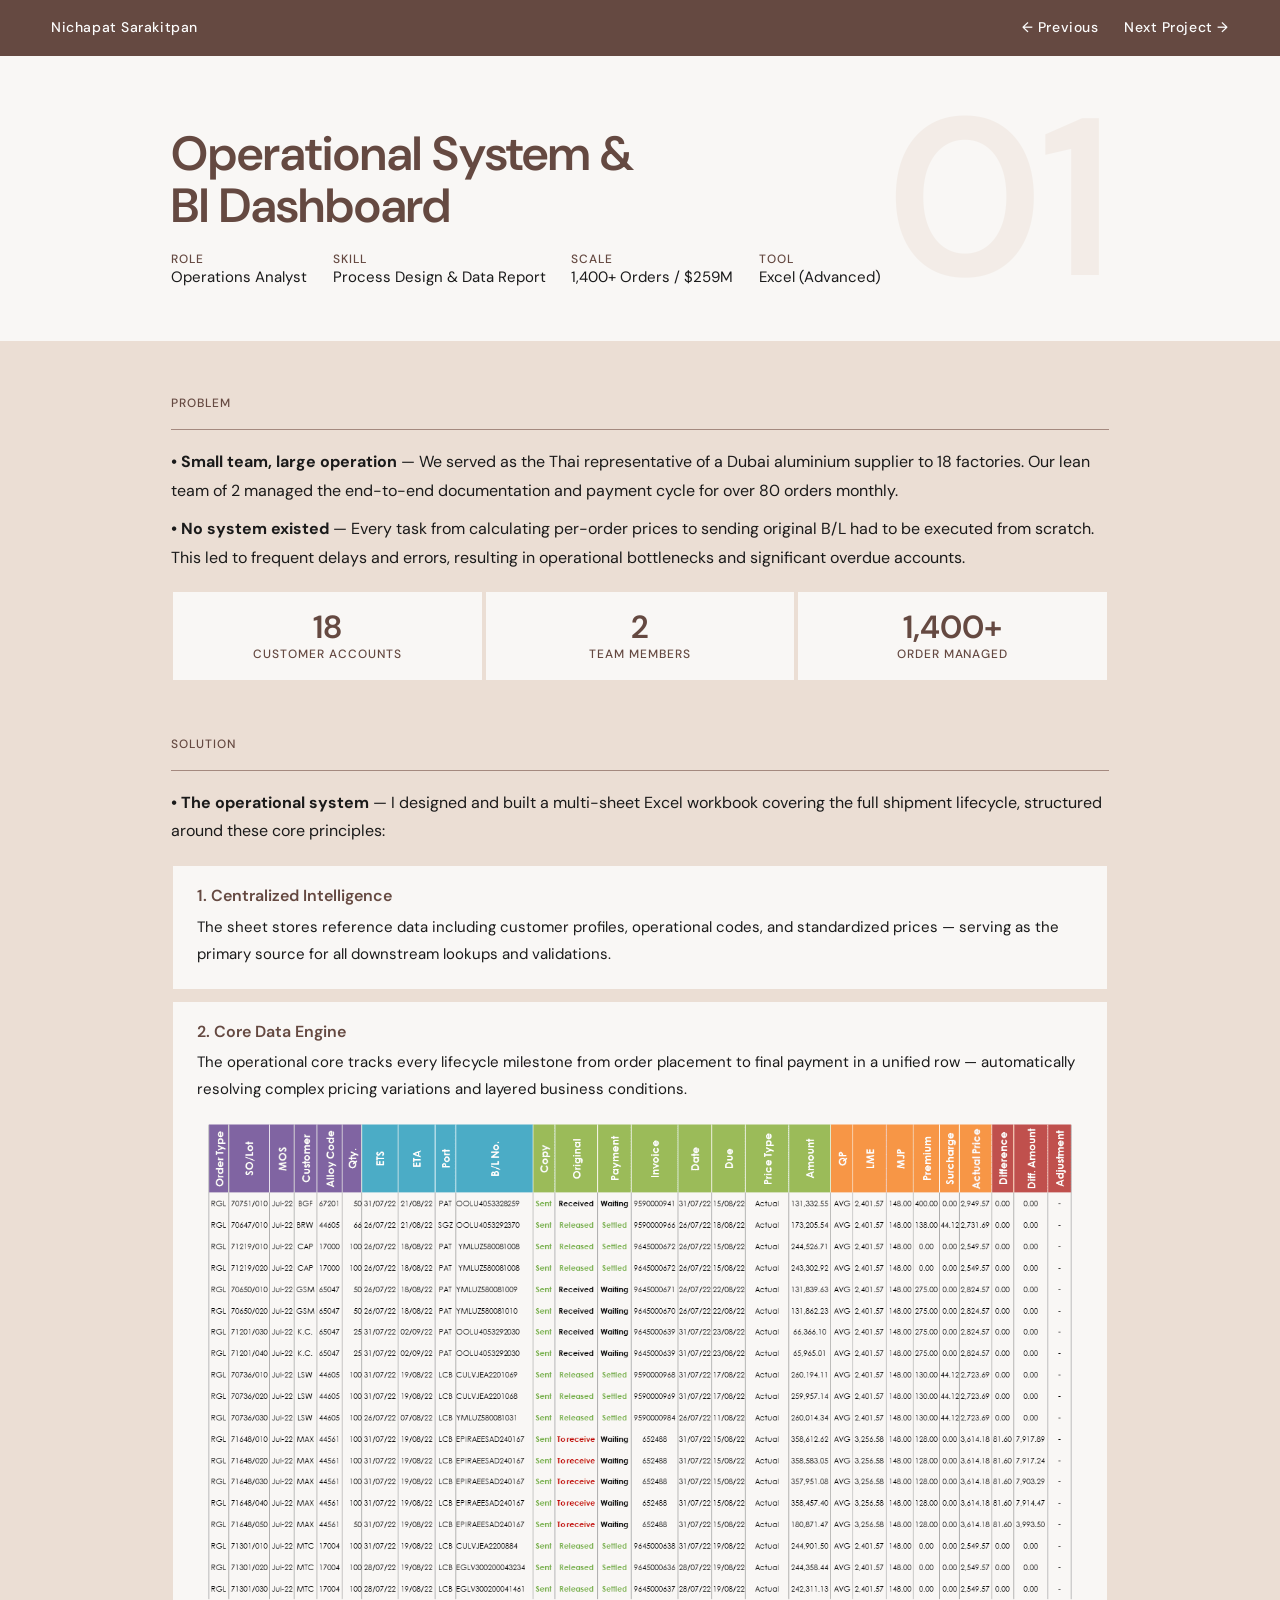
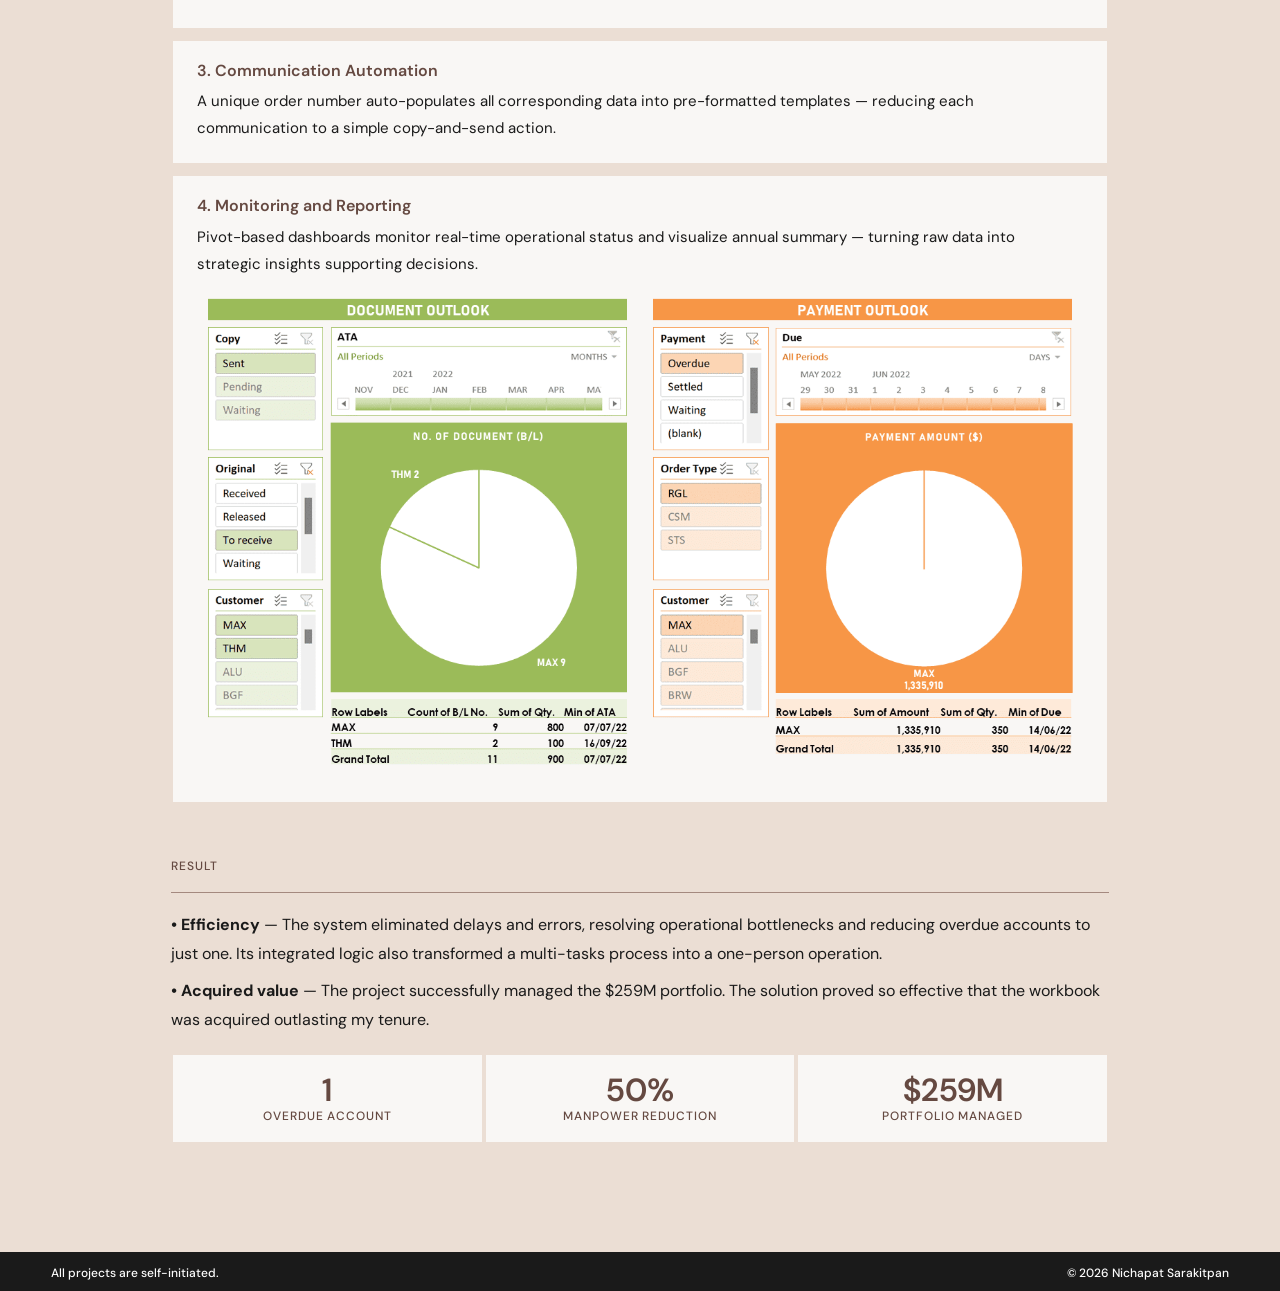
==== project-1.html @ ba7d0f7c "Add files via upload" ====
<!DOCTYPE html>
<html lang="en">
<head>
    <meta charset="UTF-8">
    <meta name="viewport" content="width=device-width, initial-scale=1.0">
    <title> Nichapat | Ops System & BI </title>
    <link rel="stylesheet" href="style.css">          
    <link rel="stylesheet" href="https://fonts.googleapis.com/css2?family=DM+Sans:ital,opsz,wght@0,9..40,300;0,9..40,400;0,9..40,500;0,9..40,600;1,9..40,400&display=swap">  
</head>
<body class="body">
    <nav>
        <div class="nav">
            <a href="index.html" > Nichapat Sarakitpan </a>
        </div>
        <div class="nav">
            <a href="project-3.html" > ← Previous </a>
            <a href="project-2.html" > Next Project → </a>
        </div>
    </nav>
    <div class="body-cr">
        <!-- Banner -->
        <div class="banner">      
            <div class="banner-num"> 01 </div>  
            <div class="banner-txt">
                <h3> Operational System & 
                    <br> BI Dashboard </h3>
                <div class="nav">
                    <div><h5> Role </h5>
                        <p> Operations Analyst </p></div>
                    <div><h5> Skill </h5>
                        <p> Process Design & Data Report </p></div>
                    <div><h5> Scale </h5>
                        <p> 1,400+ Orders / $259M </p></div>
                    <div><h5> Tool </h5>
                        <p> Excel (Advanced) </p></div>
                </div>
            </div>    
        </div>
    </div>
    <div class="body-nr">
        <!-- Problem -->
        <div class="section">
            <h5> Problem </h5> 
            <div class="fulline"></div>    
            <p><b> • Small team, large operation </b> 
                — We served as the Thai representative of a Dubai aluminium supplier to 18 factories. 
                Our lean team of 2 managed the end-to-end documentation and payment cycle for over 80 orders monthly. </p>
            <p><b> • No system existed </b> 
                — Every task from calculating per-order prices to sending original B/L had to be executed from scratch. 
                This led to frequent delays and errors, resulting in operational bottlenecks and significant overdue accounts. </p> 
            <div class="colbox-ct">
                <div class="boxtxt-ct">
                    <h2> 18 </h2>
                    <h5> Customer Accounts </h5></div>
                <div class="boxtxt-ct">
                    <h2> 2 </h2>
                    <h5> Team Members </h5></div>
                <div class="boxtxt-ct">
                    <h2> 1,400+ </h2>
                    <h5> Order Managed </h5>
                </div>
            </div>   
        </div>
        <!-- Solution -->
        <div class="section">
            <h5> Solution </h5> 
            <div class="fulline"></div>
            <p><b> • The operational system </b>
                — I designed and built a multi-sheet Excel workbook covering the full shipment lifecycle, 
                structured around these core principles: </p>
            <div class="rowbox">
                <div class="boxtxt">
                    <p><h1> 1. Centralized Intelligence </h1></p> 
                    <p> The sheet stores reference data including customer profiles, operational codes, and standardized prices
                        — serving as the primary source for all downstream lookups and validations. </p>
                </div>
                <div class="boxtxt">
                    <p><h1> 2. Core Data Engine </h1></p> 
                    <p> The operational core tracks every lifecycle milestone from order placement to final payment in a unified row 
                        — automatically resolving complex pricing variations and layered business conditions. </p>
                    <img src="item/P01-1.png" alt="" >
                </div>
                <div class="boxtxt">
                    <p><h1> 3. Communication Automation </h1></p> 
                    <p> A unique order number auto-populates all corresponding data into pre-formatted templates
                        — reducing each communication to a simple copy-and-send action. </p>
                </div>
                <div class="boxtxt">
                    <p><h1> 4. Monitoring and Reporting </h1></p> 
                    <p> Pivot-based dashboards monitor real-time operational status and visualize annual summary 
                        — turning raw data into strategic insights supporting decisions. </p>
                    <img src="item/P01-2.png" alt="" >
                </div>
            </div>
        </div>
        <!-- Result -->
        <div class="section">
            <h5> Result </h5>
            <div class="fulline"></div> 
            <p><b> • Efficiency </b>
                — The system eliminated delays and errors, resolving operational bottlenecks and reducing overdue accounts to just one. 
                Its integrated logic also transformed a multi-tasks process into a one-person operation. </p>
            <p><b> • Acquired value </b>  
                — The project successfully managed the $259M portfolio. 
                The solution proved so effective that the workbook was acquired outlasting my tenure. </p>
            <div class="colbox-ct">
                <div class="boxtxt-ct">
                    <h2> 1 </h2>
                    <h5> Overdue Account </h5></div>
                <div class="boxtxt-ct">
                    <h2> 50% </h2>
                    <h5> Manpower Reduction </h5></div>
                <div class="boxtxt-ct">
                    <h2> $259M </h2>
                    <h5> Portfolio Managed </h5>
                </div>
            </div>
        </div>
    </div>
    <footer class="footer">
        <div><a> All projects are self-initiated. </a></div>
        <div><a> © 2026 Nichapat Sarakitpan </a></div>
    </footer>
</body>
</html>
---- style.css ----
:root { --black:  #1A1A1A;
        --brown:  #654941;
        --lt-br:  #a4897f;
        --beige:  #ebded4;
        --cream:  #fcfcfcd7; 
        --white:  #fcfcfc; }
*       { margin: 0; padding: 0; box-sizing: border-box; }
html    { scroll-behavior: smooth; }
body    { overflow-x: hidden; font-family: 'DM Sans', sans-serif; }
.body   { margin: 0 auto; max-width: 1920px; background: var(--beige); }
.body-cr{ margin: 0 auto; max-width: 1920px; background: var(--cream); }
.body-nr{ margin: 0 auto; max-width: 1040px; background: var(--beige); } 

nav     { display: flex; justify-content: space-between; background: var(--brown); padding: 2vh 4vw;
          position: sticky; top: 0vh; z-index: 100; }
.nav, .stat  
        { display: flex; gap: 2vh 2vw; }   
footer  { display: flex; justify-content: space-between; background: var(--black); padding: 1vh 4vw; }  
.footer { margin-top: 12vh; }

/* Homepage */        
section { margin: 0 auto; padding: 12vh 4vw; }
.hero   { display: grid; grid-template-columns: 1fr    ; gap: vh vw; padding: 3vh 3vw; 
          position: relative; }
.hero-txt
        { max-width: 960px; }
.stat   { position: absolute; bottom: 2vh; right: 4vw; } 
.stat-txt
        { text-align: right; }         
.project{ display: grid; grid-template-columns: 1fr 1fr; gap: 3vh 3vw; padding: 3vh 3vw; align-items: center; }
.profile{ display: grid; grid-template-columns: 1fr 3fr; gap: 1vh 1vw; padding: 3vh 3vw; } 
.contact{ display: flex; justify-content: space-between; background: var(--brown); padding: 12vh 4vw; }

/* Non-Homepage */
.section{ margin: 0 auto; padding: 0vh 4vw; margin-top: 6vh; margin-bottom: 6vh; }
.banner { display: grid; grid-template-columns: 1fr    ; gap: 2vh 2vw; padding: 6vh 4vw; align-items: center;  
          position: relative; 
          margin: 0 auto; max-width: 1040px; }
.banner-num     
        { position: absolute; bottom: vh; right: 4vw;
          z-index: 1; font-size: 14rem; font-weight: 600; color: var(--beige); opacity: 0.4; }
.banner-txt     
        { z-index: 2; }
.colbox-ct
        { text-align: center; }
.colbox, .colbox-ct
        { display: grid; grid-template-columns: 1fr 1fr 1fr   ; margin-top: 2vh; margin-bottom: 2vh; }
.rowbox { display: grid; grid-template-columns: 1fr           ; margin-top: 2vh; margin-bottom: 2vh; gap: 1vh; }
.sqbox  { display: grid; grid-template-columns: repeat(4, 1fr); margin: 0px 0px; gap: 0; }
.boxtxt-ct
        { border: 2px solid; color: var(--beige); background: var(--cream); padding: 2vh 4vw; }
.boxtxt { border: 2px solid; color: var(--beige); background: var(--cream); padding: 12px 24px; }
.boxtxt-lf
        { border-left: 2px solid; color: var(--lt-br); background: var(--cream); padding: 12px 24px; 
          display: flex; justify-content: space-between; align-items: center; flex-wrap: wrap; gap: 1vh; }

/* Component */
img     { object-fit: contain; height: auto; max-width: 100%; }
.dash   { display: inline-flex; align-items: center; gap: 4px; }
.dash::before   
        { display: inline-block; content: ''; 
          background: var(--lt-br); height: 1px; width: 44px; }
.line, .fulline
        { background: var(--lt-br); height: 1px; 
          margin: 2vh 4vw; } 
.fulline{ margin: 2vh 0vw; } 
.tag    { 
        display: inline-block;
        background-color: var(--lt-br); border-radius: 40px;
        margin: 2px 0px; padding: 4px 10px; }
.btn, .btn-fm { 
        display: inline-block; flex-shrink: 0; 
        background-color: var(--brown); border-radius: 4px;
        margin: 0px; padding: 12px 24px; } 
.icon   { 
        display: inline-block; align-content: center; text-align: center; 
        background-color: var(--lt-br); border-radius: 50%;
        margin: 4px; height: 32px; width: 32px; font-size: 16px; }

/* Font */
h1      { font-size: 1.0rem; font-weight: 600; line-height: 1.1; color: var(--brown); }
h1 span { font-size: 1.0rem; font-weight: 600; line-height: 1.1; color: var(--lt-br); }
h2      { font-size: 2.0rem; font-weight: 600; line-height: 1.1; color: var(--brown); }
h2 span { font-size: 2.0rem; font-weight: 600; line-height: 1.1; color: var(--lt-br); opacity: 0.4; }
h3      { font-size: 3.0rem; font-weight: 600; line-height: 1.1; color: var(--brown); }
h3 span { font-size: 3.0rem; font-weight: 300; line-height: 1.1; color: var(--black); }
h4, .nav a, .btn a, .btn-fm, .contact a  
        { font-size: 14px; font-weight: 500; letter-spacing: 0.04em; color: var(--white); }
h5      { font-size: 12px; font-weight: 500; letter-spacing: 0.08em; color: var(--brown); text-transform: uppercase; }
a       { font-size: 12px; font-weight: 500; line-height: 1.4; color: var(--white); text-decoration: none; }
p       { font-size: 16px; font-weight: 400; line-height: 1.8; color: var(--black); }

/* More Font */
.hero h3, .hero h3 span
        { font-size: 3.8rem; margin-top: 4vh; margin-bottom: 4vh; }
.hero h2, .project h2, .project h2 span, .contact h2    
        { font-size: 2.8rem; }
.hero h4, .profile p, .boxtxt p, .boxtxt-lf p  
        { font-size: 15px; }       
.hero p { margin-top: 3vh; margin-bottom: 5vh; }  
.project h5, .project p, .profile h5, .section p
        { margin-top: 1vh; margin-bottom: 1vh; }   
.profile h1         
        { font-size: 1.1rem; }
.banner h3
        { margin-top: 2vh; margin-bottom: 2vh; } 
.banner p
        { font-size: 15px; line-height: normal; } 

/* Hover */
.nav a:hover, .btn:hover, .btn-fm:hover 
        { cursor: pointer; transform: translateY(-2px); }
.project:hover 
        { cursor: pointer; background: var(--cream); }

/* Responsive */
@media  ( max-width: 1040px ) {
.hero h3, .hero h3 span
        { font-size: 3.4rem; }
.hero h2, .contact h2    
        { font-size: 2.4rem; }
.project h2, .project h2 span   
        { font-size: 2.2rem; }
.project h4   
        { font-size: 13px; }
.project p   
        { font-size: 15px; }
}
@media  ( max-width: 960px ) {
.sqbox  { display: grid; grid-template-columns: 1fr 1fr; }
}
@media  ( max-width: 800px ) {  
.btn    { margin-bottom: 4vh; }  
.stat, .nav   
        { bottom: -6vh; right: 2vw; gap: 4vh 4vw; }
.project{ display: grid; grid-template-columns: 1fr; }  
.project h2, .project h2 span 
        { font-size: 2.4rem; }
.project h4   
        { font-size: 14px; }
.project p   
        { font-size: 16px; }
}
@media  ( max-width: 720px ) { 
.profile, .contact   
        { display: grid; grid-template-columns: 1fr; gap: 2vh; }
}
@media  ( max-width: 560px ) { 
.hero h3, .hero h3 span
        { font-size: 3.2rem; }
.hero h2{ font-size: 2.2rem; }
.stat h5{ font-size: 10px; }   
.btn-fm { margin-bottom: 1vh; }  
}
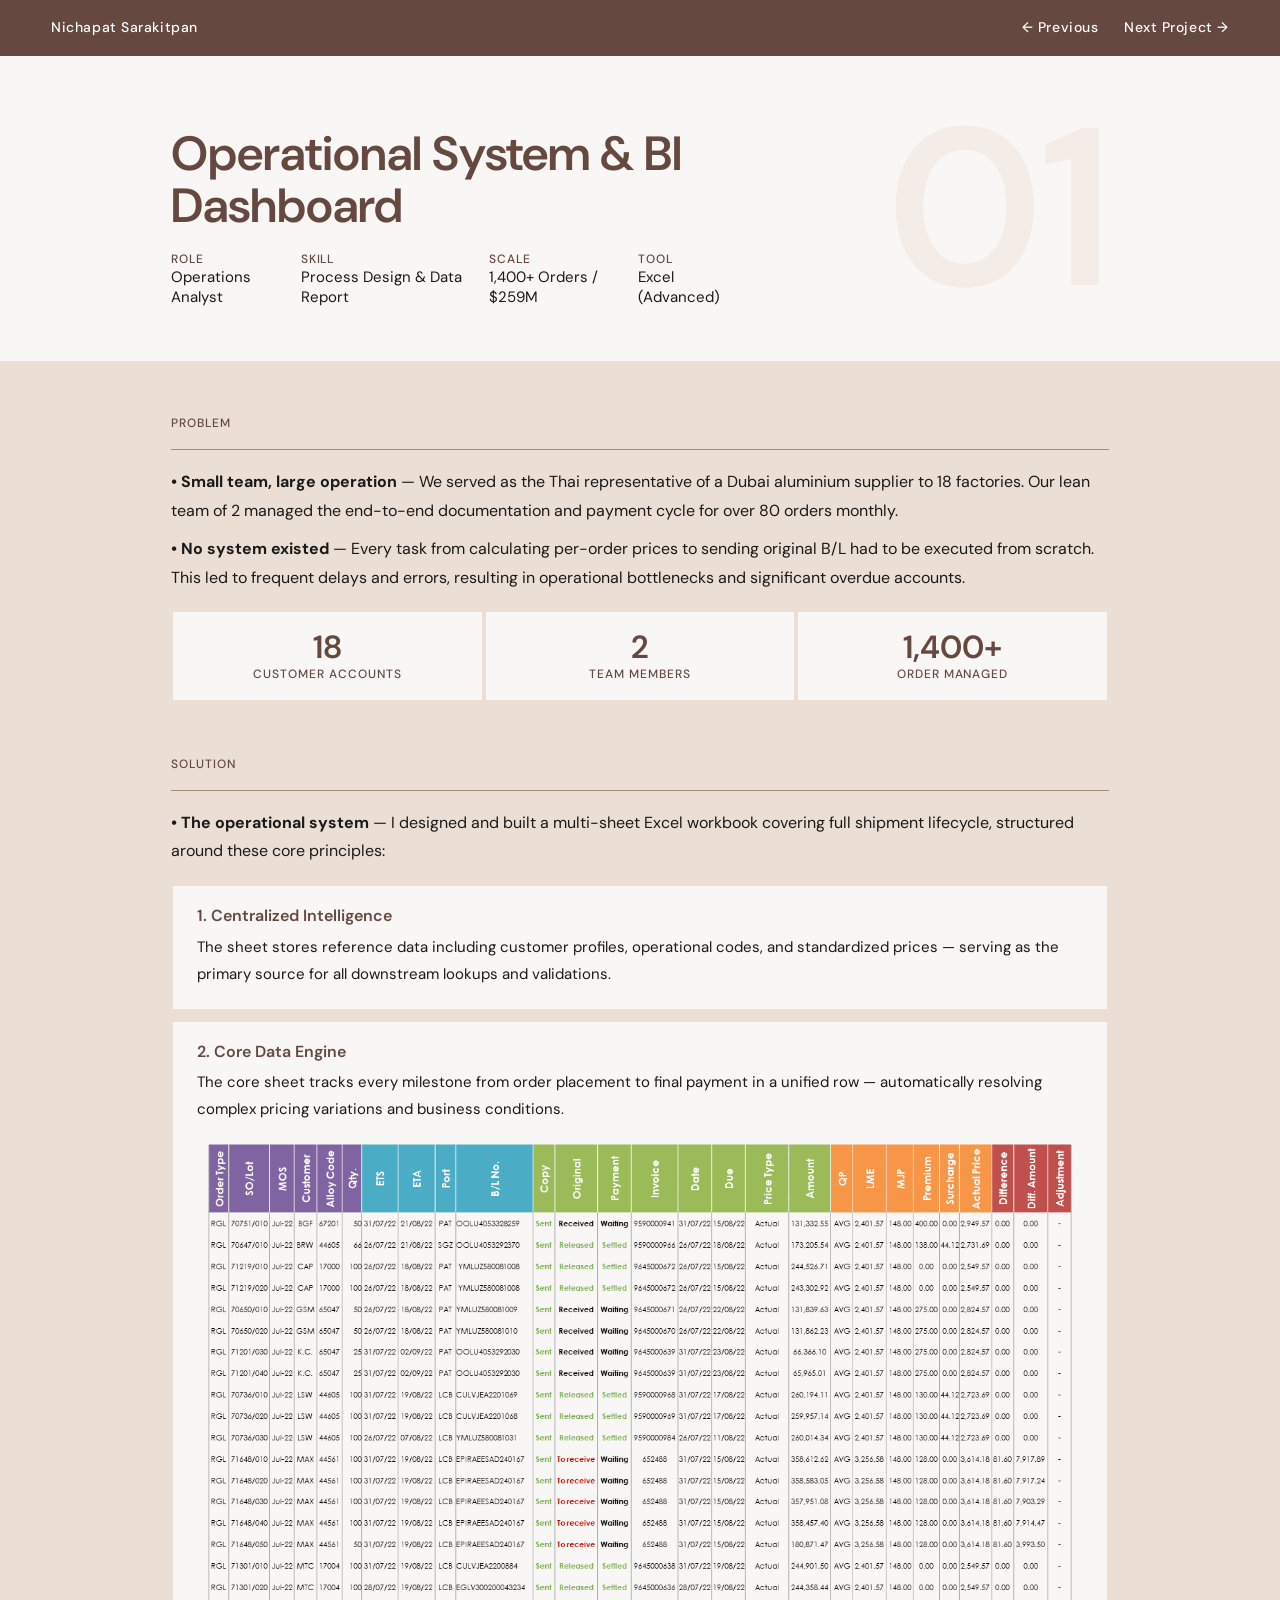
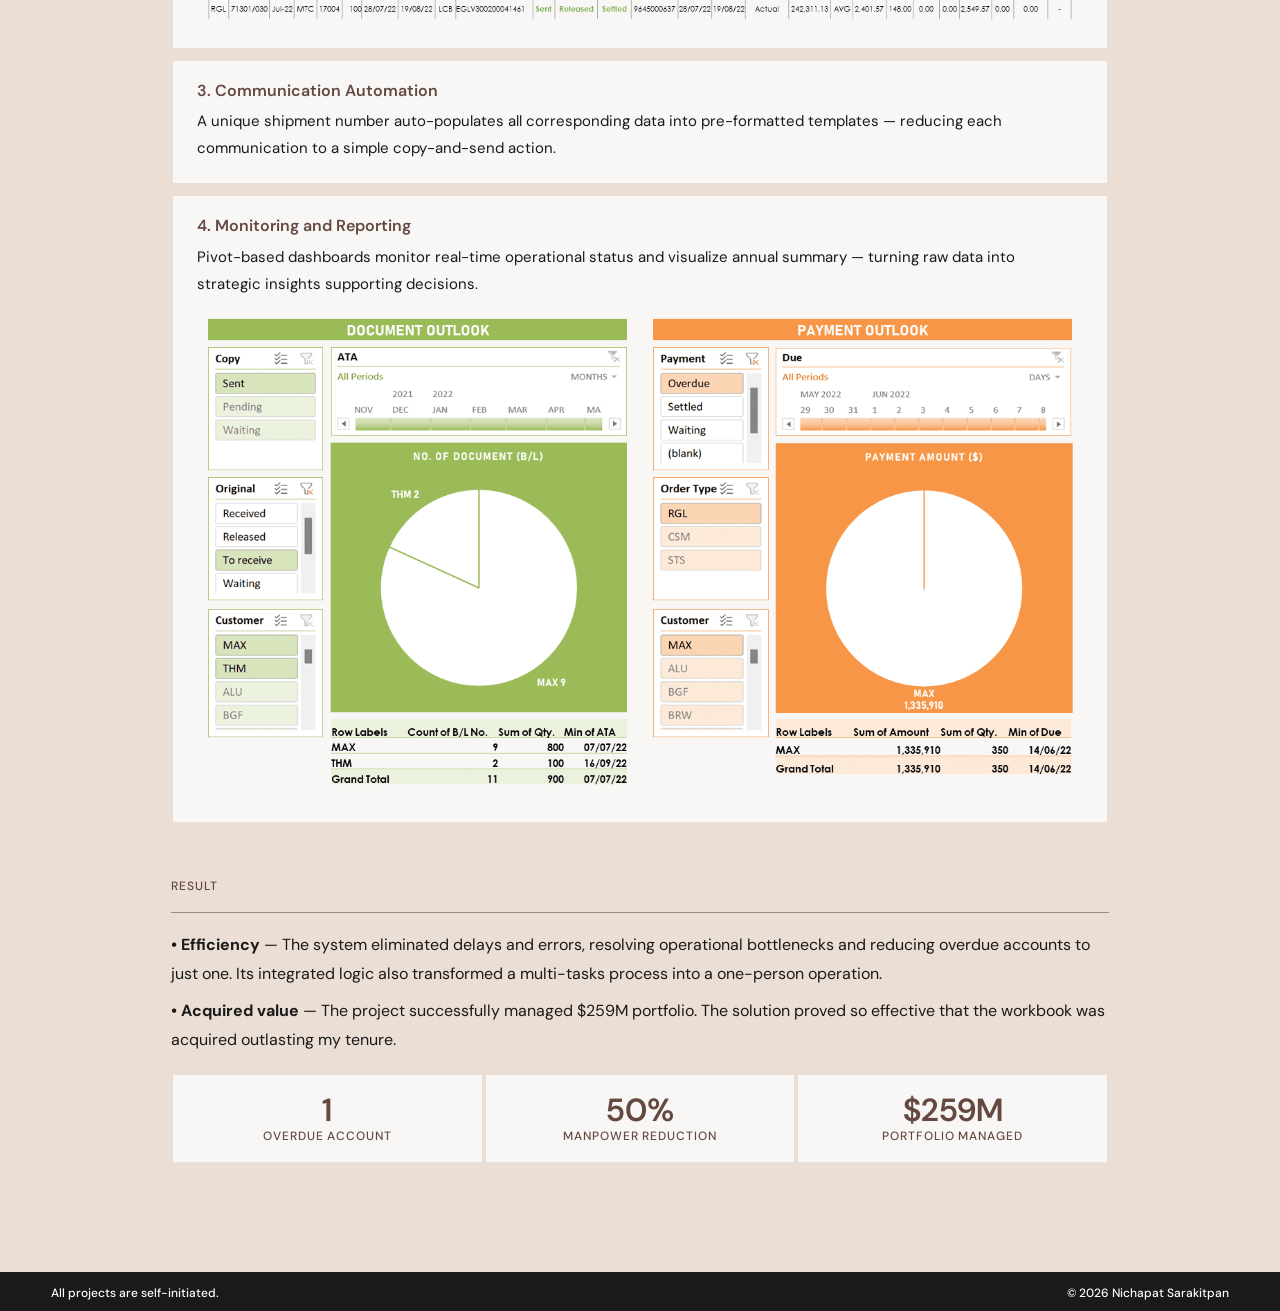
==== commit 469bdf5c: "Add files via upload" ====
--- a/project-1.html
+++ b/project-1.html
@@ -10,31 +10,32 @@
 <body class="body">
     <nav>
         <div class="nav">
-            <a href="index.html" > Nichapat Sarakitpan </a>
-        </div>
+            <a href="index.html" > 
+                <span class="full"> Nichapat Sarakitpan </span>
+                <span class="short"> Nichapat </span>
+            </a></div>
         <div class="nav">
             <a href="project-3.html" > ← Previous </a>
             <a href="project-2.html" > Next Project → </a>
         </div>
     </nav>
+    <!-- Banner -->
     <div class="body-cr">
-        <!-- Banner -->
         <div class="banner">      
-            <div class="banner-num"> 01 </div>  
-            <div class="banner-txt">
-                <h3> Operational System & 
-                    <br> BI Dashboard </h3>
-                <div class="nav">
-                    <div><h5> Role </h5>
-                        <p> Operations Analyst </p></div>
-                    <div><h5> Skill </h5>
-                        <p> Process Design & Data Report </p></div>
-                    <div><h5> Scale </h5>
-                        <p> 1,400+ Orders / $259M </p></div>
-                    <div><h5> Tool </h5>
-                        <p> Excel (Advanced) </p></div>
-                </div>
-            </div>    
+        <div class="banner-num"> 01 </div>  
+        <div class="banner-txt">
+            <h3> Operational System & BI Dashboard </h3>
+            <div class="nav">
+                <div><h5> Role </h5>
+                    <p> Operations Analyst </p></div>
+                <div><h5> Skill </h5>
+                    <p> Process Design & Data Report </p></div>
+                <div><h5> Scale </h5>
+                    <p> 1,400+ Orders / $259M </p></div>
+                <div><h5> Tool </h5>
+                    <p> Excel (Advanced) </p></div>
+            </div>
+        </div>    
         </div>
     </div>
     <div class="body-nr">
@@ -57,8 +58,7 @@
                     <h5> Team Members </h5></div>
                 <div class="boxtxt-ct">
                     <h2> 1,400+ </h2>
-                    <h5> Order Managed </h5>
-                </div>
+                    <h5> Order Managed </h5></div>
             </div>   
         </div>
         <!-- Solution -->
@@ -66,31 +66,27 @@
             <h5> Solution </h5> 
             <div class="fulline"></div>
             <p><b> • The operational system </b>
-                — I designed and built a multi-sheet Excel workbook covering the full shipment lifecycle, 
+                — I designed and built a multi-sheet Excel workbook covering full shipment lifecycle, 
                 structured around these core principles: </p>
             <div class="rowbox">
                 <div class="boxtxt">
                     <p><h1> 1. Centralized Intelligence </h1></p> 
                     <p> The sheet stores reference data including customer profiles, operational codes, and standardized prices
-                        — serving as the primary source for all downstream lookups and validations. </p>
-                </div>
+                        — serving as the primary source for all downstream lookups and validations. </p></div>
                 <div class="boxtxt">
                     <p><h1> 2. Core Data Engine </h1></p> 
-                    <p> The operational core tracks every lifecycle milestone from order placement to final payment in a unified row 
-                        — automatically resolving complex pricing variations and layered business conditions. </p>
-                    <img src="item/P01-1.png" alt="" >
-                </div>
+                    <p> The core sheet tracks every milestone from order placement to final payment in a unified row 
+                        — automatically resolving complex pricing variations and business conditions. </p>
+                    <img src="item/P01-1.png" alt="" ></div>
                 <div class="boxtxt">
                     <p><h1> 3. Communication Automation </h1></p> 
-                    <p> A unique order number auto-populates all corresponding data into pre-formatted templates
-                        — reducing each communication to a simple copy-and-send action. </p>
-                </div>
+                    <p> A unique shipment number auto-populates all corresponding data into pre-formatted templates
+                        — reducing each communication to a simple copy-and-send action. </p></div>
                 <div class="boxtxt">
                     <p><h1> 4. Monitoring and Reporting </h1></p> 
                     <p> Pivot-based dashboards monitor real-time operational status and visualize annual summary 
                         — turning raw data into strategic insights supporting decisions. </p>
-                    <img src="item/P01-2.png" alt="" >
-                </div>
+                    <img src="item/P01-2.png" alt="" ></div>
             </div>
         </div>
         <!-- Result -->
@@ -101,7 +97,7 @@
                 — The system eliminated delays and errors, resolving operational bottlenecks and reducing overdue accounts to just one. 
                 Its integrated logic also transformed a multi-tasks process into a one-person operation. </p>
             <p><b> • Acquired value </b>  
-                — The project successfully managed the $259M portfolio. 
+                — The project successfully managed $259M portfolio. 
                 The solution proved so effective that the workbook was acquired outlasting my tenure. </p>
             <div class="colbox-ct">
                 <div class="boxtxt-ct">
@@ -112,8 +108,7 @@
                     <h5> Manpower Reduction </h5></div>
                 <div class="boxtxt-ct">
                     <h2> $259M </h2>
-                    <h5> Portfolio Managed </h5>
-                </div>
+                    <h5> Portfolio Managed </h5></div>
             </div>
         </div>
     </div>
--- a/style.css
+++ b/style.css
@@ -6,14 +6,14 @@
         --white:  #fcfcfc; }
 *       { margin: 0; padding: 0; box-sizing: border-box; }
 html    { scroll-behavior: smooth; }
+
 body    { overflow-x: hidden; font-family: 'DM Sans', sans-serif; }
 .body   { margin: 0 auto; max-width: 1920px; background: var(--beige); }
 .body-cr{ margin: 0 auto; max-width: 1920px; background: var(--cream); }
 .body-nr{ margin: 0 auto; max-width: 1040px; background: var(--beige); } 
-
 nav     { display: flex; justify-content: space-between; background: var(--brown); padding: 2vh 4vw;
           position: sticky; top: 0vh; z-index: 100; }
-.nav, .stat  
+.nav, .stat 
         { display: flex; gap: 2vh 2vw; }   
 footer  { display: flex; justify-content: space-between; background: var(--black); padding: 1vh 4vw; }  
 .footer { margin-top: 12vh; }
@@ -40,7 +40,7 @@
         { position: absolute; bottom: vh; right: 4vw;
           z-index: 1; font-size: 14rem; font-weight: 600; color: var(--beige); opacity: 0.4; }
 .banner-txt     
-        { z-index: 2; }
+        { z-index: 2; max-width: 560px; }
 .colbox-ct
         { text-align: center; }
 .colbox, .colbox-ct
@@ -48,7 +48,7 @@
 .rowbox { display: grid; grid-template-columns: 1fr           ; margin-top: 2vh; margin-bottom: 2vh; gap: 1vh; }
 .sqbox  { display: grid; grid-template-columns: repeat(4, 1fr); margin: 0px 0px; gap: 0; }
 .boxtxt-ct
-        { border: 2px solid; color: var(--beige); background: var(--cream); padding: 2vh 4vw; }
+        { border: 2px solid; color: var(--beige); background: var(--cream); padding: 2vh 2vw; }
 .boxtxt { border: 2px solid; color: var(--beige); background: var(--cream); padding: 12px 24px; }
 .boxtxt-lf
         { border-left: 2px solid; color: var(--lt-br); background: var(--cream); padding: 12px 24px; 
@@ -73,9 +73,10 @@
         background-color: var(--brown); border-radius: 4px;
         margin: 0px; padding: 12px 24px; } 
 .icon   { 
-        display: inline-block; align-content: center; text-align: center; 
+        display: inline-block; 
         background-color: var(--lt-br); border-radius: 50%;
-        margin: 4px; height: 32px; width: 32px; font-size: 16px; }
+        margin: 2px; padding: 8px 8px; 
+        height: 30px; width: 30px; font-size: 14px; }
 
 /* Font */
 h1      { font-size: 1.0rem; font-weight: 600; line-height: 1.1; color: var(--brown); }
@@ -114,6 +115,7 @@
         { cursor: pointer; background: var(--cream); }
 
 /* Responsive */
+.short  { display: none; }
 @media  ( max-width: 1040px ) {
 .hero h3, .hero h3 span
         { font-size: 3.4rem; }
@@ -132,8 +134,10 @@
 @media  ( max-width: 800px ) {  
 .btn    { margin-bottom: 4vh; }  
 .stat, .nav   
-        { bottom: -6vh; right: 2vw; gap: 4vh 4vw; }
-.project{ display: grid; grid-template-columns: 1fr; }  
+        { bottom: -6vh; right: 2vw; gap: 3vh 3vw; }
+.project{ display: grid; grid-template-columns: 1fr; } 
+.project-img
+        { order: +1; } 
 .project h2, .project h2 span 
         { font-size: 2.4rem; }
 .project h4   
@@ -152,3 +156,10 @@
 .stat h5{ font-size: 10px; }   
 .btn-fm { margin-bottom: 1vh; }  
 }
+@media  ( max-width: 400px ) { 
+.full   { display: none; }
+.short  { display: flex; }
+.hero h2{ font-size: 1.8rem; }
+.stat h5{ font-size: 9px; }   
+.sqbox  { display: grid; grid-template-columns: 1fr; }
+}
